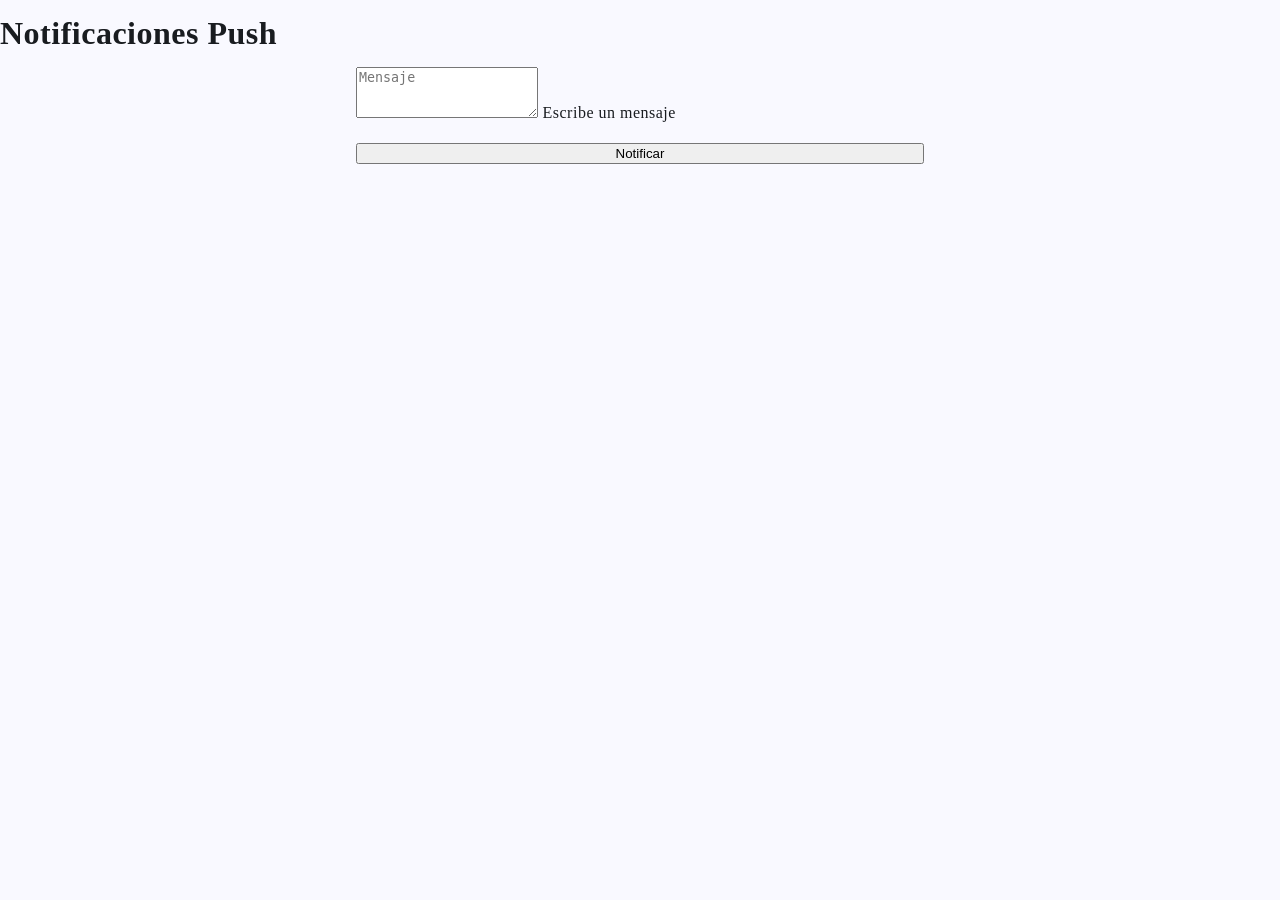
==== index.html @ 78c80193 "prineris" ====
<!DOCTYPE html>
<html lang="es" class="light dark">

<head>

  <meta charset="UTF-8">
  <title>Formulario - NoP11:11</title>

  <script src="js/registraServiceWorker.js"></script>

  <meta name="viewport" content="width=device-width">
  <meta name="theme-color" content="#fffbfe">
  <link rel="icon" sizes="48x48" href="favicon.ico">
  <link rel="manifest" href="site.webmanifest">
  <script src="ungap/custom-elements.js"></script>

  <script type="module" src="js/configura.js"></script>
  <link rel="stylesheet" href="css/estilos.css">
  <link rel="stylesheet" href="css/transicion_pestanas.css">

</head>

<md-top-app-bar adicional="tab" headline="headline">
</md-top-app-bar>

<md-top-app-bar class="center-aligned">
  <h1 id="headline">Notificaciones Push</h1>
</md-top-app-bar>

<nav-tab-fixed id="tab"></nav-tab-fixed>

<body>

  <form id="chisteForm" novalidate onsubmit="procesa(event)">


    <main>

      <p>
        <label class="md-filled-text-field">
          <textarea rows="3" placeholder="Mensaje"></textarea>
          <span>Escribe un mensaje</span>
        </label>
      </p>

      <!-- <p>
        <button type="submit" class="md-filled-button" style="width: 100%;">Notificar</button>

      </p> -->
      <p>
        <button id="btnNotifica" type="submit" class="md-filled-button" style="width: 100%;"
          onclick="notificaDesdeElServidor()">
          Notificar
        </button>
      </p>

    </main>

    <nav-drw></nav-drw>

  </form>


  <script type="module">

    import { exportaAHtml } from "./lib/js/exportaAHtml.js"
    import {
      activaNotificacionesPush
    } from "./lib/js/activaNotificacionesPush.js"
    import { getSuscripcionPush } from "./lib/js/getSuscripcionPush.js"
    import { suscribeAPush } from "./lib/js/suscribeAPush.js"
    import { cancelaSuscripcionPush } from "./lib/js/cancelaSuscripcionPush.js"
    import { consumeJson } from "./lib/js/consumeJson.js"
    import { enviaJson } from "./lib/js/enviaJson.js"
    import { muestraError } from "./lib/js/muestraError.js"
    import { muestraObjeto } from "./lib/js/muestraObjeto.js"
    import { urlBase64ToUint8Array } from "./lib/js/urlBase64ToUint8Array.js"
    import {
      calculaDtoParaSuscripcion
    } from "./lib/js/calculaDtoParaSuscripcion.js"

    const applicationServerKey = urlBase64ToUint8Array(
      "BMBlr6YznhYMX3NgcWIDRxZXs0sh7tCv7_YCsWcww0ZCv9WGg-tRCXfMEHTiBPCksSqeve1twlbmVAZFv7GSuj0")
    /** @enum {string} */
    const Estado = {
      CALCULANDO: "Calculando…",
      SUSCRITO: "Suscrito",
      DESUSCRITO: "Sin suscripción",
      INCOMPATIBLE: "Incompatible"
    }

    async function preparaVista() {
      try {
        await activaNotificacionesPush("sw.js")
        const suscripcion = await getSuscripcionPush()
        if (suscripcion === null) {
          muestraEstado(Estado.DESUSCRITO)
        } else {
          // Modifica la suscripción en el servidor,
          const dto = calculaDtoParaSuscripcion(suscripcion)
          await enviaJson("srv/suscripcion-modifica.php", dto)
          muestraEstado(Estado.SUSCRITO)
        }
      } catch (error) {
        muestraEstado(Estado.INCOMPATIBLE)
        muestraError(error)
      }
    }
    exportaAHtml(preparaVista)

    async function notificaDesdeElServidor() {
      try {
        reporte.innerHTML =
       /* html */ `<progress max="100">Cargando&hellip;</progress>`
        const render = await consumeJson("srv/notifica.php")
        await muestraObjeto(document, render.body)
      } catch (error) {
        muestraError(error)
      }
    }
    exportaAHtml(notificaDesdeElServidor)

    async function suscribe() {
      try {
        muestraEstado(Estado.CALCULANDO)
        const suscripcion = await suscribeAPush(applicationServerKey)
        // Agrega la suscripción al servidor,
        const dto = calculaDtoParaSuscripcion(suscripcion)
        await enviaJson("srv/suscripcion-modifica.php", dto)
        muestraEstado(Estado.SUSCRITO)
      } catch (error) {
        muestraError(error)
      }
    }
    exportaAHtml(suscribe)

    async function cancela() {
      try {
        muestraEstado(Estado.CALCULANDO)
        const suscripcion = await cancelaSuscripcionPush()
        if (suscripcion !== null) {
          // Elimina la suscripción en el servidor,
          const dto = calculaDtoParaSuscripcion(suscripcion)
          await enviaJson("srv/suscripcion-elimina.php", dto)
          muestraEstado(Estado.DESUSCRITO)
        }
      } catch (error) {
        muestraError(error)
      }
    }
    exportaAHtml(cancela)

    /** @param {Estado} estado */
    function muestraEstado(estado) {
      outEstado.value = estado
      if (estado === Estado.INCOMPATIBLE || estado === Estado.CALCULANDO) {
        btnSuscribe.hidden = true
        btnCancela.hidden = true
        btnNotifica.hidden = true
      } else if (estado === Estado.SUSCRITO) {
        btnSuscribe.hidden = true
        btnCancela.hidden = false
        btnNotifica.hidden = false
      } else if (estado === Estado.DESUSCRITO) {
        btnSuscribe.hidden = false
        btnCancela.hidden = true
        btnNotifica.hidden = true
      }
    }

  </script>


</body>

</html>
---- css/estilos.css ----
/* Selecciona el tema claro para Material Design 3. Puedes elegir
 * light.css, light-mc.css o light-hc.css */
@import url(light.css) screen and (prefers-color-scheme: light);
/* Selecciona el tema oscuro para Material Design 3. Puedes elegir
 * dark.css, dark-mc.css o dark-hc.css */
@import url(dark.css) screen and (prefers-color-scheme: dark);
/* Definiciones para Material Design 3  */
@import url(../material-tokens/css/baseline.css);
/* Fonts utilizados */
@import url(../lib/css/roboto.css);
@import url(../lib/css/material-symbols-outlined.css);
/* CSS de elementos utilizados */
@import url(../lib/css/md-ripple.css);
@import url(../lib/css/md-top-app-bar.css);
@import url(../lib/css/md-menu.css);
@import url(../lib/css/md-standard-icon-button.css);
@import url(../lib/css/md-fab-primary.css);
@import url(../lib/css/md-filled-button.css);
@import url(../lib/css/md-filled-text-field.css);
@import url(../lib/css/md-outline-button.css);
@import url(../lib/css/md-switch.css);
@import url(../lib/css/md-slider-field.css);
@import url(../lib/css/md-segmented-button.css);
@import url(../lib/css/md-list.css);
@import url(../lib/css/md-cards.css);
@import url(../lib/css/md-tab.css);
@import url(../lib/css/md-navigation-bar.css);

html {
 /* Indica los temas del sistema operativo que son soportados. */
 color-scheme: light dark;
 --tabWidth: 3.75rem;
 --anchoNav: 22.5rem;
}

main {
 max-width: 600px;
 margin-left: auto;
 margin-right: auto;
}

/* Quita un borde rojo que coloca Firefox. */
:-moz-ui-invalid {
 box-shadow: none;
}

body {
 margin: 0;
 font-family: var(--md-sys-typescale-body-large-font);
 font-weight: var(--md-sys-typescale-body-large-weight);
 font-size: var(--md-sys-typescale-body-large-size);
 font-style: var(--md-sys-typescale-body-large-font-style);
 letter-spacing: var(--md-sys-typescale-body-large-tracking);
 line-height: var(--md-sys-typescale-body-large-line-height);
 text-transform: var(--md-sys-typescale-body-large-text-transform);
 text-decoration: var(--md-sys-typescale-body-large-text-decoration);
 color: var(--md-sys-color-on-background);
 background-color: var(--md-sys-color-background);
 /* Las siguientes líneas Evita los cambios de apariencia al cargar estilos y
 + custom elements, que son conocidos como Flash Of Unstyled Content (fouc). */
 opacity: 0;
 animation-name: fouc;
 animation-fill-mode: forwards;
 animation-duration: 1.5s;
}

@keyframes fouc {
 to {
  opacity: 1;
 }
}

html {
 --Font: -apple-system, BlinkMacSystemFont, roboto, sans-serif;
 --colIntIos: white;
 --colIntIosOnBk: #2acc2a;
 --colIntIosOnBkFc: #1bbb1b;
 --colIntIosOffBk: #dbdbdb;
 --colIntIosOffBkFc: #BDBDBD;
 /* Plain typeface */
 --md-ref-typeface-plain: var(--Font);
 /* Brand typeface */
 --md-ref-typeface-brand: var(--Font);
 --md-sys-typescale-label-large-weight-prominent:
  var(--md-ref-typeface-weight-bold);
 --md-box_shadow_level4:
  0 var(--md-sys-elevation-level4) var(--md-sys-elevation-level4) var(--md-sys-color-shadow);
 --md-box_shadow_level3:
  0 var(--md-sys-elevation-level3) var(--md-sys-elevation-level3) var(--md-sys-color-shadow);
 --md-box_shadow_level2:
  0 var(--md-sys-elevation-level2) var(--md-sys-elevation-level2) var(--md-sys-color-shadow);
 --md-box_shadow_level1:
  0 var(--md-sys-elevation-level1) var(--md-sys-elevation-level1) var(--md-sys-color-shadow);
 --md-box_shadow_level0: none;
 --iconSize: 1.5rem;
 --avatarSize: 2.5rem;
 --imageSize: 3.5rem;
 --videoWidth: 7.125rem;
 --videoHeight: 4rem;
 --scroll-headline-duracion: 2s;
 --md-sys-state-focus-indicator-outer-offset: 0.125rem;
 --md-sys-state-focus-indicator-thickness: 0.1875rem;
 /* Pressed state layer opacity */
 --state-pressed-transparency-percentage: 84%;
 /* Focus state layer opacity */
 --state-focus-transparency-percentage: 88%;
 /* Hover state layer opacity */
 --state-hover-transparency-percentage: 92%;
}

p {
 margin: 1rem;
}

a {
 color: var(--md-sys-color-on-background);
}

@media (prefers-color-scheme: light) {
 html {
  --md-riple-color: #00000020;
 }
}

@media (prefers-color-scheme: dark) {
 html {
  --md-riple-color: #ffffff40;
 }
}

@keyframes salePorLaIzquierda {
 to {
  translate: -100vw 0;
 }
}

@keyframes entraPorLaDerecha {
 from {
  translate: 100vw 0;
 }
}

@keyframes aparece {
 from {
  opacity: 0;
 }
}

@keyframes desvanece {
 to {
  opacity: 0;
 }
}
---- css/transicion_pestanas.css ----
@view-transition {
 navigation: auto;
}

#headline {
 view-transition-name: encabezado;
}

main {
 view-transition-name: contenido;
}

::view-transition-group(encabezado) {
 animation-duration: var(--md-sys-motion-duration-1000);
}

::view-transition-group(contenido) {
 animation-duration: var(--md-sys-motion-duration-1000);
}

html::view-transition-old(encabezado) {
 animation-name: salePorLaIzquierda;
}

html::view-transition-new(encabezado) {
 animation-name: entraPorLaDerecha;
}

html::view-transition-old(contenido) {
 animation-name: salePorLaIzquierda;
}

html::view-transition-new(contenido) {
 animation-duration: var(--md-sys-motion-duration-700);
 animation-name: entraPorLaDerecha;
}
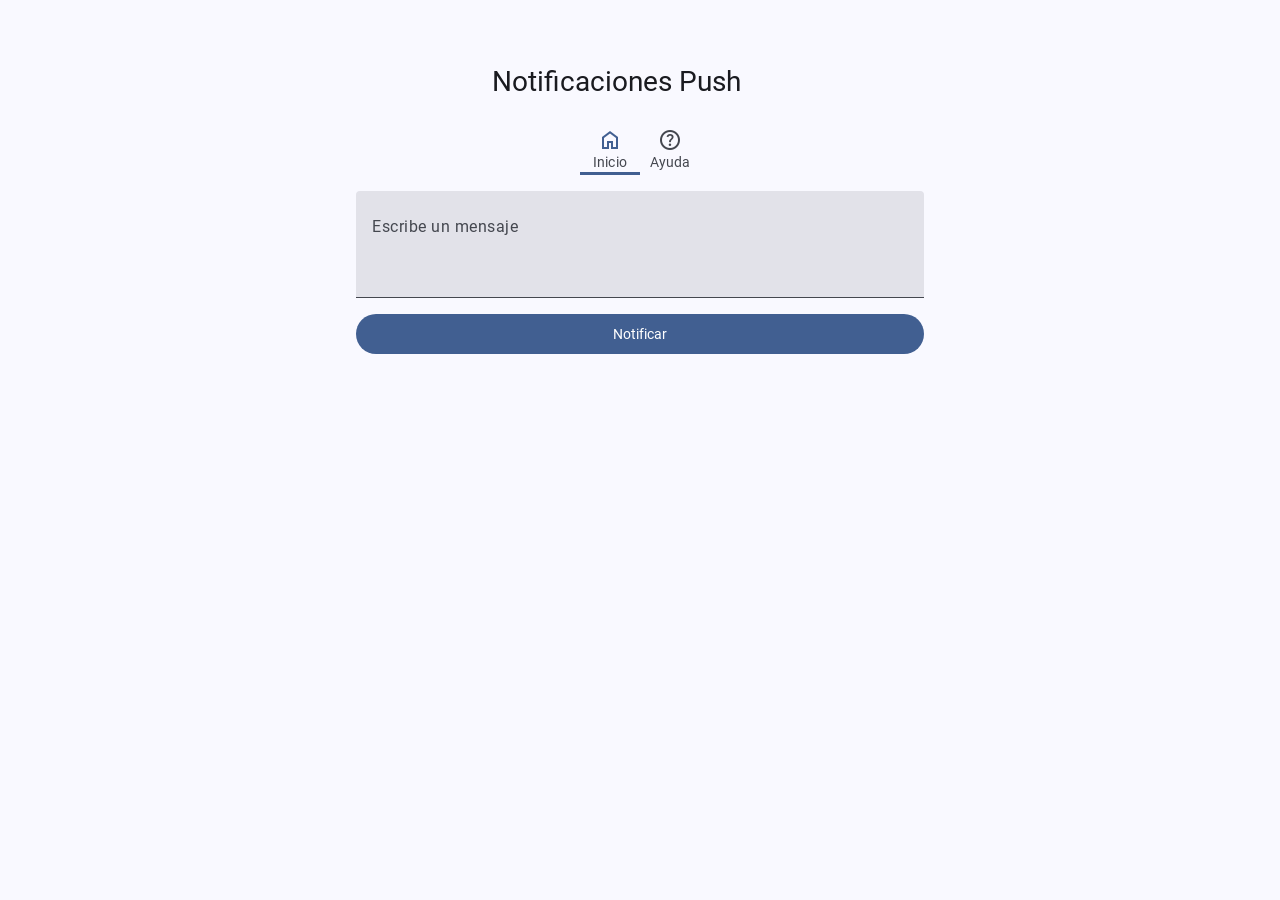
==== commit 4fa53bbb: "fo" ====
--- a/index.html
+++ b/index.html
@@ -29,7 +29,7 @@
 
 <nav-tab-fixed id="tab"></nav-tab-fixed>
 
-<body>
+<body onload="preparaVista()">
 
   <form id="chisteForm" novalidate onsubmit="procesa(event)">
 
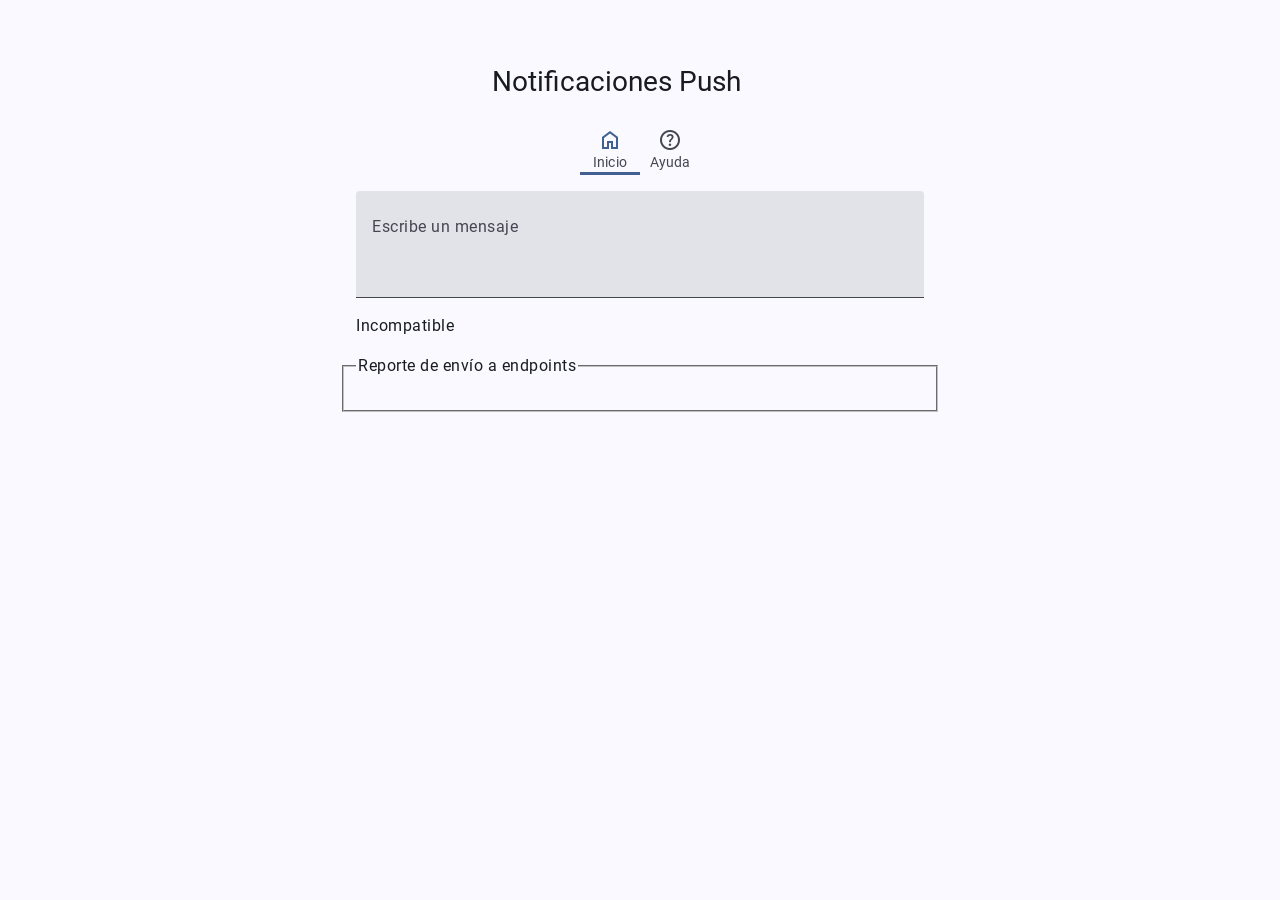
==== commit e2dce46d: "finalizado" ====
--- a/index.html
+++ b/index.html
@@ -13,163 +13,175 @@
   <link rel="icon" sizes="48x48" href="favicon.ico">
   <link rel="manifest" href="site.webmanifest">
   <script src="ungap/custom-elements.js"></script>
-
   <script type="module" src="js/configura.js"></script>
   <link rel="stylesheet" href="css/estilos.css">
+  <script type="module" src="lib/js/consumeJson.js"></script>
+  <script type="module" src="lib/js/muestraObjeto.js"></script>
+  <script type="module" src="lib/js/muestraError.js"></script>
   <link rel="stylesheet" href="css/transicion_pestanas.css">
 
 </head>
 
-<md-top-app-bar adicional="tab" headline="headline">
-</md-top-app-bar>
-
-<md-top-app-bar class="center-aligned">
-  <h1 id="headline">Notificaciones Push</h1>
-</md-top-app-bar>
-
-<nav-tab-fixed id="tab"></nav-tab-fixed>
-
 <body onload="preparaVista()">
 
-  <form id="chisteForm" novalidate onsubmit="procesa(event)">
+  <md-top-app-bar adicional="tab" headline="headline">
+  </md-top-app-bar>
+  <md-top-app-bar class="center-aligned">
+    <h1 id="headline">Notificaciones Push</h1>
+  </md-top-app-bar>
+  <nav-tab-fixed id="tab"></nav-tab-fixed>
 
 
-    <main>
+  <main>
 
-      <p>
-        <label class="md-filled-text-field">
-          <textarea rows="3" placeholder="Mensaje"></textarea>
-          <span>Escribe un mensaje</span>
-        </label>
-      </p>
+    <p>
+        <button id="btnSuscribe" type="button" class="md-filled-button" hidden onclick="suscribe()">
+          Suscríbete
+        </button>
+        <button id="btnCancela" type="button" class="md-outline-button" hidden onclick="cancela()">
+          Cancela suscripción
+        </button>
+    </p>
 
-      <!-- <p>
-        <button type="submit" class="md-filled-button" style="width: 100%;">Notificar</button>
+    <p>
+      <label class="md-filled-text-field">
+        <textarea rows="3" id="mensajeNotificacion" placeholder="Mensaje"></textarea>
+        <span>Escribe un mensaje</span>
+      </label>
+    </p>
 
-      </p> -->
-      <p>
-        <button id="btnNotifica" type="submit" class="md-filled-button" style="width: 100%;"
-          onclick="notificaDesdeElServidor()">
-          Notificar
-        </button>
-      </p>
+    <p>
+      <button id="btnNotifica" type="button" class="md-filled-button" style="width: 100%;"
+        onclick="notificaDesdeElServidor()">
+        Notificar
+      </button>
+    </p>
 
-    </main>
+    <p>
+      <output id="outEstado">
+        <progress max="100">Cargando&hellip;</progress>
+      </output>
+    </p>
+
+    <fieldset>
+      <legend>Reporte de envío a endpoints</legend>
+
+      <dl id="reporte"></dl>
+
+    </fieldset>
+
 
     <nav-drw></nav-drw>
 
-  </form>
 
+    <script type="module">
 
-  <script type="module">
+      import { exportaAHtml } from "./lib/js/exportaAHtml.js"
+      import {
+        activaNotificacionesPush
+      } from "./lib/js/activaNotificacionesPush.js"
+      import { getSuscripcionPush } from "./lib/js/getSuscripcionPush.js"
+      import { suscribeAPush } from "./lib/js/suscribeAPush.js"
+      import { cancelaSuscripcionPush } from "./lib/js/cancelaSuscripcionPush.js"
+      import { consumeJson } from "./lib/js/consumeJson.js"
+      import { enviaJson } from "./lib/js/enviaJson.js"
+      import { muestraError } from "./lib/js/muestraError.js"
+      import { muestraObjeto } from "./lib/js/muestraObjeto.js"
+      import { urlBase64ToUint8Array } from "./lib/js/urlBase64ToUint8Array.js"
+      import {
+        calculaDtoParaSuscripcion
+      } from "./lib/js/calculaDtoParaSuscripcion.js"
 
-    import { exportaAHtml } from "./lib/js/exportaAHtml.js"
-    import {
-      activaNotificacionesPush
-    } from "./lib/js/activaNotificacionesPush.js"
-    import { getSuscripcionPush } from "./lib/js/getSuscripcionPush.js"
-    import { suscribeAPush } from "./lib/js/suscribeAPush.js"
-    import { cancelaSuscripcionPush } from "./lib/js/cancelaSuscripcionPush.js"
-    import { consumeJson } from "./lib/js/consumeJson.js"
-    import { enviaJson } from "./lib/js/enviaJson.js"
-    import { muestraError } from "./lib/js/muestraError.js"
-    import { muestraObjeto } from "./lib/js/muestraObjeto.js"
-    import { urlBase64ToUint8Array } from "./lib/js/urlBase64ToUint8Array.js"
-    import {
-      calculaDtoParaSuscripcion
-    } from "./lib/js/calculaDtoParaSuscripcion.js"
+      const applicationServerKey = urlBase64ToUint8Array("BHR2rxA3PiD-4rGnDps2wb8zrQECEcE6MB_vt6UDbHrwWYVUieO5oPI9U02IOv4uCrc3-LTfT6NzG67naGKh3sk")
+      /** @enum {string} */
+      const Estado = {
+        CALCULANDO: "Calculando…",
+        SUSCRITO: "Suscrito",
+        DESUSCRITO: "Sin suscripción",
+        INCOMPATIBLE: "Incompatible"
+      }
 
-    const applicationServerKey = urlBase64ToUint8Array(
-      "BMBlr6YznhYMX3NgcWIDRxZXs0sh7tCv7_YCsWcww0ZCv9WGg-tRCXfMEHTiBPCksSqeve1twlbmVAZFv7GSuj0")
-    /** @enum {string} */
-    const Estado = {
-      CALCULANDO: "Calculando…",
-      SUSCRITO: "Suscrito",
-      DESUSCRITO: "Sin suscripción",
-      INCOMPATIBLE: "Incompatible"
-    }
+      async function preparaVista() {
+        try {
+          await activaNotificacionesPush("sw.js")
+          const suscripcion = await getSuscripcionPush()
+          if (suscripcion === null) {
+            muestraEstado(Estado.DESUSCRITO)
+          } else {
+            // Modifica la suscripción en el servidor,
+            const dto = calculaDtoParaSuscripcion(suscripcion)
+            await enviaJson("srv/suscripcion-modifica.php", dto)
+            muestraEstado(Estado.SUSCRITO)
+          }
+        } catch (error) {
+          muestraEstado(Estado.INCOMPATIBLE)
+          muestraError(error)
+        }
+      }
+      exportaAHtml(preparaVista);
 
-    async function preparaVista() {
-      try {
-        await activaNotificacionesPush("sw.js")
-        const suscripcion = await getSuscripcionPush()
-        if (suscripcion === null) {
-          muestraEstado(Estado.DESUSCRITO)
-        } else {
-          // Modifica la suscripción en el servidor,
+      async function notificaDesdeElServidor() {
+        try {
+          reporte.innerHTML = `<progress max="100">Cargando&hellip;</progress>`;
+          const mensaje = document.getElementById('mensajeNotificacion').value;
+          const render = await consumeJson(`srv/notifica.php?mensaje=${mensaje}`);
+          await muestraObjeto(document, render.body);
+        } catch (error) {
+          muestraError(error);
+        }
+      }
+      exportaAHtml(notificaDesdeElServidor);
+
+      async function suscribe() {
+        try {
+          muestraEstado(Estado.CALCULANDO)
+          const suscripcion = await suscribeAPush(applicationServerKey)
+          // Agrega la suscripción al servidor,
           const dto = calculaDtoParaSuscripcion(suscripcion)
           await enviaJson("srv/suscripcion-modifica.php", dto)
           muestraEstado(Estado.SUSCRITO)
+        } catch (error) {
+          muestraError(error)
         }
-      } catch (error) {
-        muestraEstado(Estado.INCOMPATIBLE)
-        muestraError(error)
       }
-    }
-    exportaAHtml(preparaVista)
+      exportaAHtml(suscribe)
 
-    async function notificaDesdeElServidor() {
-      try {
-        reporte.innerHTML =
-       /* html */ `<progress max="100">Cargando&hellip;</progress>`
-        const render = await consumeJson("srv/notifica.php")
-        await muestraObjeto(document, render.body)
-      } catch (error) {
-        muestraError(error)
+      async function cancela() {
+        try {
+          muestraEstado(Estado.CALCULANDO)
+          const suscripcion = await cancelaSuscripcionPush()
+          if (suscripcion !== null) {
+            // Elimina la suscripción en el servidor,
+            const dto = calculaDtoParaSuscripcion(suscripcion)
+            await enviaJson("srv/suscripcion-elimina.php", dto)
+            muestraEstado(Estado.DESUSCRITO)
+          }
+        } catch (error) {
+          muestraError(error)
+        }
       }
-    }
-    exportaAHtml(notificaDesdeElServidor)
+      exportaAHtml(cancela)
 
-    async function suscribe() {
-      try {
-        muestraEstado(Estado.CALCULANDO)
-        const suscripcion = await suscribeAPush(applicationServerKey)
-        // Agrega la suscripción al servidor,
-        const dto = calculaDtoParaSuscripcion(suscripcion)
-        await enviaJson("srv/suscripcion-modifica.php", dto)
-        muestraEstado(Estado.SUSCRITO)
-      } catch (error) {
-        muestraError(error)
+      /** @param {Estado} estado */
+      function muestraEstado(estado) {
+        outEstado.value = estado
+        if (estado === Estado.INCOMPATIBLE || estado === Estado.CALCULANDO) {
+          btnSuscribe.hidden = true
+          btnCancela.hidden = true
+          btnNotifica.hidden = true
+        } else if (estado === Estado.SUSCRITO) {
+          btnSuscribe.hidden = true
+          btnCancela.hidden = false
+          btnNotifica.hidden = false
+        } else if (estado === Estado.DESUSCRITO) {
+          btnSuscribe.hidden = false
+          btnCancela.hidden = true
+          btnNotifica.hidden = true
+        }
       }
-    }
-    exportaAHtml(suscribe)
 
-    async function cancela() {
-      try {
-        muestraEstado(Estado.CALCULANDO)
-        const suscripcion = await cancelaSuscripcionPush()
-        if (suscripcion !== null) {
-          // Elimina la suscripción en el servidor,
-          const dto = calculaDtoParaSuscripcion(suscripcion)
-          await enviaJson("srv/suscripcion-elimina.php", dto)
-          muestraEstado(Estado.DESUSCRITO)
-        }
-      } catch (error) {
-        muestraError(error)
-      }
-    }
-    exportaAHtml(cancela)
-
-    /** @param {Estado} estado */
-    function muestraEstado(estado) {
-      outEstado.value = estado
-      if (estado === Estado.INCOMPATIBLE || estado === Estado.CALCULANDO) {
-        btnSuscribe.hidden = true
-        btnCancela.hidden = true
-        btnNotifica.hidden = true
-      } else if (estado === Estado.SUSCRITO) {
-        btnSuscribe.hidden = true
-        btnCancela.hidden = false
-        btnNotifica.hidden = false
-      } else if (estado === Estado.DESUSCRITO) {
-        btnSuscribe.hidden = false
-        btnCancela.hidden = true
-        btnNotifica.hidden = true
-      }
-    }
-
-  </script>
-
+    </script>
+  </main>
 
 </body>
 
